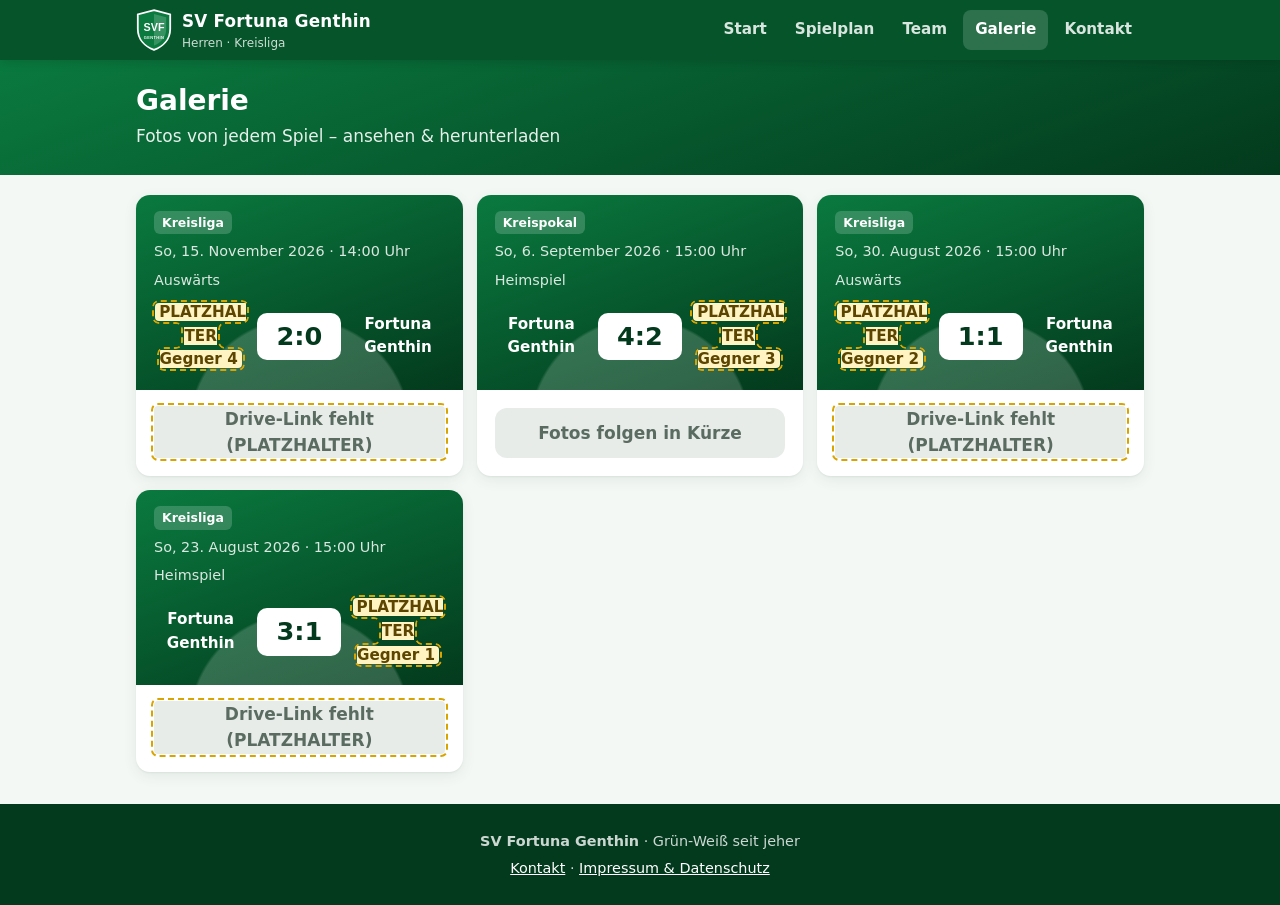
==== galerie.html @ 2aba943b "Vereinswebseite SV Fortuna Genthin: Start, Spielplan, Mannschaft, Galerie, Kontakt Inhalte aus daten" ====
<!doctype html>
<html lang="de">
<head>
  <meta charset="utf-8">
  <meta name="viewport" content="width=device-width, initial-scale=1, viewport-fit=cover">
  <title>Galerie – SV Fortuna Genthin</title>
  <meta name="description" content="SV Fortuna Genthin – Herrenmannschaft in der Kreisliga. Spielplan, Ergebnisse, Mannschaft, Fotos und Kontakt.">
  <meta name="theme-color" content="#05542a">
  <link rel="icon" href="bilder/wappen.svg" type="image/svg+xml">
  <link rel="stylesheet" href="css/style.css">
</head>
<body data-seite="galerie">
  <div class="seitenkopf">
    <div class="container">
      <h1>Galerie</h1>
      <p>Fotos von jedem Spiel – ansehen & herunterladen</p>
    </div>
  </div>
  <main class="container">
    <div id="inhalt"><p class="laden">Lädt …</p></div>
    <noscript><div class="fehler">Bitte JavaScript aktivieren, damit die Inhalte angezeigt werden.</div></noscript>
  </main>
  <script src="js/main.js" defer></script>
</body>
</html>
---- css/style.css ----
/* SV Fortuna Genthin – Vereinsfarben Grün & Weiß */
:root {
  --gruen: #0a7a3f;
  --gruen-dunkel: #05542a;
  --gruen-tief: #033a1d;
  --gruen-hell: #e8f5ee;
  --weiss: #ffffff;
  --text: #15241b;
  --text-leise: #5a6b61;
  --rand: #d9e6de;
  --hintergrund: #f4f8f5;
  --sieg: #0a7a3f;
  --remis: #8a8f2a;
  --niederlage: #b3261e;
  --warn-bg: #fff4c2;
  --warn-rand: #d9a400;
  --radius: 14px;
  --schatten: 0 1px 2px rgba(3, 58, 29, .06), 0 4px 14px rgba(3, 58, 29, .08);
  --nav-hoehe: 64px;
}

* { box-sizing: border-box; }

html { -webkit-text-size-adjust: 100%; }

body {
  margin: 0;
  font-family: system-ui, -apple-system, "Segoe UI", Roboto, "Helvetica Neue", Arial, sans-serif;
  font-size: 17px;
  line-height: 1.55;
  color: var(--text);
  background: var(--hintergrund);
  padding-bottom: calc(var(--nav-hoehe) + env(safe-area-inset-bottom));
}

img { max-width: 100%; display: block; }
a { color: var(--gruen); }

h1, h2, h3 { line-height: 1.2; margin: 0 0 .5em; }
h1 { font-size: 1.75rem; }
h2 { font-size: 1.3rem; }
h3 { font-size: 1.05rem; }

.container { width: 100%; max-width: 1040px; margin: 0 auto; padding: 0 16px; }

/* ---------- Kopfzeile ---------- */
.kopf {
  background: var(--gruen-dunkel);
  color: var(--weiss);
  position: sticky;
  top: 0;
  z-index: 20;
  box-shadow: 0 2px 10px rgba(0,0,0,.15);
}
.kopf .container { display: flex; align-items: center; gap: 12px; min-height: 60px; }
.marke { display: flex; align-items: center; gap: 10px; color: inherit; text-decoration: none; }
.marke img { width: 36px; height: auto; }
.marke strong { display: block; font-size: 1.05rem; letter-spacing: .2px; }
.marke small { display: block; font-size: .75rem; opacity: .8; }

/* Navigation: unten auf dem Handy, oben auf großen Bildschirmen */
.nav {
  position: fixed;
  left: 0; right: 0; bottom: 0;
  z-index: 30;
  background: var(--weiss);
  border-top: 1px solid var(--rand);
  display: grid;
  grid-template-columns: repeat(5, 1fr);
  height: calc(var(--nav-hoehe) + env(safe-area-inset-bottom));
  padding-bottom: env(safe-area-inset-bottom);
}
.nav a {
  display: flex; flex-direction: column; align-items: center; justify-content: center; gap: 2px;
  color: var(--text-leise);
  text-decoration: none;
  font-size: .7rem;
  font-weight: 600;
}
.nav svg { width: 24px; height: 24px; }
.nav a[aria-current="page"] { color: var(--gruen); }
.nav a[aria-current="page"] svg { stroke-width: 2.4; }

@media (min-width: 820px) {
  body { padding-bottom: 0; }
  .nav {
    position: static; display: flex; margin-left: auto; height: auto;
    background: transparent; border: 0; padding: 0; gap: 4px;
  }
  .nav a { flex-direction: row; color: rgba(255,255,255,.85); font-size: .95rem; padding: 8px 12px; border-radius: 8px; }
  .nav a:hover { background: rgba(255,255,255,.1); color: var(--weiss); }
  .nav a[aria-current="page"] { color: var(--weiss); background: rgba(255,255,255,.16); }
  .nav svg { display: none; }
}

/* ---------- Seitenkopf / Hero ---------- */
.hero {
  background:
    repeating-linear-gradient(90deg, rgba(255,255,255,.04) 0 48px, transparent 48px 96px),
    linear-gradient(160deg, var(--gruen) 0%, var(--gruen-tief) 100%);
  color: var(--weiss);
  padding: 32px 0 72px;
}
.hero h1 { font-size: 1.9rem; margin-bottom: .2em; }
.hero p { margin: 0; opacity: .9; }
.hero .liga { display: inline-block; background: var(--weiss); color: var(--gruen-dunkel); font-weight: 700; font-size: .8rem; padding: 3px 10px; border-radius: 99px; margin-bottom: 12px; text-transform: uppercase; letter-spacing: .5px; }

.seitenkopf { background: linear-gradient(160deg, var(--gruen) 0%, var(--gruen-tief) 100%); color: var(--weiss); padding: 24px 0 26px; }
.seitenkopf h1 { margin: 0; }
.seitenkopf p { margin: .3em 0 0; opacity: .9; }

main.container { padding-top: 20px; padding-bottom: 32px; }
.hero + main.container { margin-top: -56px; padding-top: 0; }

section + section { margin-top: 28px; }
.abschnitt-kopf { display: flex; align-items: baseline; justify-content: space-between; gap: 12px; margin-bottom: 12px; }
.abschnitt-kopf h2 { margin: 0; }
.abschnitt-kopf a { font-weight: 600; font-size: .95rem; text-decoration: none; }

/* ---------- Karten ---------- */
.karte {
  background: var(--weiss);
  border-radius: var(--radius);
  box-shadow: var(--schatten);
  padding: 18px;
}
.raster { display: grid; gap: 14px; }
@media (min-width: 640px) { .raster-2 { grid-template-columns: repeat(2, 1fr); } }
@media (min-width: 640px) { .raster-3 { grid-template-columns: repeat(2, 1fr); } }
@media (min-width: 960px) { .raster-3 { grid-template-columns: repeat(3, 1fr); } }

.etikett { font-size: .75rem; font-weight: 700; text-transform: uppercase; letter-spacing: .6px; color: var(--gruen); margin: 0 0 8px; }

/* Spielanzeige (Heim – Gast) */
.spiel-kopf { display: flex; flex-wrap: wrap; gap: 6px 10px; align-items: center; color: var(--text-leise); font-size: .9rem; margin-bottom: 14px; }
.spiel-kopf .wettbewerb { background: var(--gruen-hell); color: var(--gruen-dunkel); font-weight: 700; padding: 2px 8px; border-radius: 6px; font-size: .78rem; }
.paarung { display: grid; grid-template-columns: 1fr auto 1fr; align-items: center; gap: 10px; text-align: center; }
.team { font-weight: 700; font-size: .95rem; overflow-wrap: break-word; hyphens: auto; min-width: 0; }
.team.wir { color: var(--gruen-dunkel); }
.stand {
  font-size: 2rem; font-weight: 800; font-variant-numeric: tabular-nums;
  background: var(--gruen-tief); color: var(--weiss);
  border-radius: 10px; padding: 4px 14px; min-width: 96px;
}
.stand.offen { font-size: 1.1rem; background: var(--gruen-hell); color: var(--gruen-dunkel); padding: 10px 14px; }
.countdown { text-align: center; margin: 14px 0 0; font-weight: 600; color: var(--gruen-dunkel); }
.ergebnis-hinweis { text-align: center; margin: 12px 0 0; font-weight: 700; }

/* Sieg / Remis / Niederlage */
.marker { display: inline-flex; align-items: center; justify-content: center; width: 26px; height: 26px; border-radius: 6px; color: var(--weiss); font-weight: 800; font-size: .8rem; flex: none; }
.marker.s { background: var(--sieg); }
.marker.u { background: var(--remis); }
.marker.n { background: var(--niederlage); }
.text-s { color: var(--sieg); }
.text-u { color: var(--remis); }
.text-n { color: var(--niederlage); }

/* Bilanz */
.bilanz { display: grid; grid-template-columns: repeat(4, 1fr); gap: 8px; text-align: center; }
.bilanz div { background: var(--gruen-hell); border-radius: 10px; padding: 10px 4px; }
.bilanz b { display: block; font-size: 1.4rem; color: var(--gruen-dunkel); font-variant-numeric: tabular-nums; }
.bilanz span { font-size: .75rem; color: var(--text-leise); font-weight: 600; text-transform: uppercase; }

/* Spielliste */
.liste { list-style: none; margin: 0; padding: 0; }
.zeile { display: flex; align-items: center; gap: 12px; padding: 14px 0; border-bottom: 1px solid var(--rand); }
.zeile:last-child { border-bottom: 0; }
.zeile .datum { flex: none; width: 54px; text-align: center; background: var(--gruen-hell); border-radius: 10px; padding: 6px 0; line-height: 1.1; }
.zeile .datum b { display: block; font-size: 1.15rem; color: var(--gruen-dunkel); }
.zeile .datum small { font-size: .72rem; text-transform: uppercase; color: var(--text-leise); font-weight: 700; }
.zeile .info { flex: 1; min-width: 0; }
.zeile .info strong { display: block; overflow-wrap: break-word; }
.zeile .info small { color: var(--text-leise); font-size: .85rem; }
.zeile .resultat { flex: none; font-weight: 800; font-size: 1.15rem; font-variant-numeric: tabular-nums; display: flex; align-items: center; gap: 8px; }
.zeile .uhr { flex: none; font-weight: 700; color: var(--gruen-dunkel); }

/* Reiter */
.reiter { display: flex; gap: 6px; background: var(--weiss); padding: 5px; border-radius: 12px; box-shadow: var(--schatten); margin-bottom: 14px; }
.reiter button {
  flex: 1; border: 0; background: transparent; font: inherit; font-weight: 700; color: var(--text-leise);
  padding: 10px; border-radius: 8px; cursor: pointer;
}
.reiter button[aria-selected="true"] { background: var(--gruen); color: var(--weiss); }

/* ---------- Galerie ---------- */
.galerie-karte { display: flex; flex-direction: column; padding: 0; overflow: hidden; }
.galerie-karte .oben {
  background:
    radial-gradient(circle at 50% 120%, rgba(255,255,255,.18) 0 38%, transparent 39%),
    linear-gradient(160deg, var(--gruen) 0%, var(--gruen-tief) 100%);
  color: var(--weiss); padding: 16px 18px 18px;
}
.galerie-karte .oben .spiel-kopf { color: rgba(255,255,255,.85); margin-bottom: 10px; }
.galerie-karte .oben .spiel-kopf .wettbewerb { background: rgba(255,255,255,.18); color: var(--weiss); }
.galerie-karte .oben .team.wir { color: var(--weiss); }
.galerie-karte .oben .stand { background: var(--weiss); color: var(--gruen-tief); font-size: 1.6rem; min-width: 84px; }
.galerie-karte .unten { padding: 16px 18px 18px; margin-top: auto; }

/* ---------- Buttons ---------- */
.button {
  display: flex; align-items: center; justify-content: center; gap: 8px;
  width: 100%; min-height: 48px; padding: 12px 16px;
  border-radius: 12px; border: 0;
  background: var(--gruen); color: var(--weiss);
  font: inherit; font-weight: 700; text-decoration: none; text-align: center;
  cursor: pointer; transition: background .15s;
}
.button:hover, .button:focus-visible { background: var(--gruen-dunkel); }
.button svg { width: 20px; height: 20px; flex: none; }
.button.zweit { background: var(--gruen-hell); color: var(--gruen-dunkel); }
.button.zweit:hover { background: #d4ecdf; }
.button[aria-disabled="true"] { background: #e7ece9; color: var(--text-leise); cursor: default; }
.buttons { display: grid; gap: 10px; margin-top: 14px; }

:focus-visible { outline: 3px solid #7fd1a4; outline-offset: 2px; }

/* ---------- Mannschaft ---------- */
.spieler-raster { display: grid; grid-template-columns: repeat(2, 1fr); gap: 12px; }
@media (min-width: 640px) { .spieler-raster { grid-template-columns: repeat(3, 1fr); } }
@media (min-width: 960px) { .spieler-raster { grid-template-columns: repeat(4, 1fr); } }
.spieler { padding: 0; overflow: hidden; text-align: center; }
.spieler .bild {
  position: relative; aspect-ratio: 1 / 1; background: linear-gradient(160deg, var(--gruen) 0%, var(--gruen-tief) 100%);
  display: flex; align-items: center; justify-content: center; color: rgba(255,255,255,.9); font-size: 2.2rem; font-weight: 800;
}
.spieler .bild img { width: 100%; height: 100%; object-fit: cover; }
.spieler .nummer {
  position: absolute; top: 8px; left: 8px; background: var(--weiss); color: var(--gruen-dunkel);
  font-weight: 800; font-size: .95rem; min-width: 34px; height: 34px; border-radius: 99px;
  display: flex; align-items: center; justify-content: center; padding: 0 6px; box-shadow: 0 1px 4px rgba(0,0,0,.2);
}
.spieler .name { padding: 10px 8px 12px; }
.spieler .name strong { display: block; font-size: .95rem; overflow-wrap: anywhere; }
.spieler .name small { color: var(--text-leise); font-size: .8rem; }

/* ---------- Kontakt ---------- */
.kontakt-liste { list-style: none; margin: 0; padding: 0; }
.kontakt-liste li { display: flex; gap: 12px; padding: 12px 0; border-bottom: 1px solid var(--rand); }
.kontakt-liste li:last-child { border-bottom: 0; }
.kontakt-liste svg { width: 22px; height: 22px; flex: none; color: var(--gruen); margin-top: 2px; }
.kontakt-liste small { display: block; color: var(--text-leise); font-size: .8rem; font-weight: 600; text-transform: uppercase; letter-spacing: .4px; }
.kontakt-liste a { overflow-wrap: anywhere; }
.training { width: 100%; border-collapse: collapse; }
.training td { padding: 10px 0; border-bottom: 1px solid var(--rand); }
.training tr:last-child td { border-bottom: 0; }
.training td:first-child { font-weight: 700; width: 40%; }

/* ---------- Platzhalter deutlich markieren ---------- */
.platzhalter {
  background: var(--warn-bg);
  color: #5c4500;
  outline: 2px dashed var(--warn-rand);
  outline-offset: 1px;
  border-radius: 4px;
  padding: 0 4px;
}
.hinweis-platzhalter {
  background: var(--warn-bg); border: 2px dashed var(--warn-rand); color: #5c4500;
  border-radius: var(--radius); padding: 12px 14px; font-size: .9rem; margin-bottom: 16px;
}

/* ---------- Zustände ---------- */
.leer { color: var(--text-leise); text-align: center; padding: 18px 0; margin: 0; }
.fehler {
  background: #fdecea; border: 1px solid #f3b8b3; color: #7a1610;
  border-radius: var(--radius); padding: 14px 16px;
}
.fehler code { background: rgba(0,0,0,.06); padding: 1px 5px; border-radius: 4px; }
.laden { color: var(--text-leise); padding: 18px 0; text-align: center; }

/* ---------- Fußzeile ---------- */
.fuss { background: var(--gruen-tief); color: rgba(255,255,255,.8); padding: 22px 0; font-size: .9rem; text-align: center; }
.fuss a { color: var(--weiss); }
.fuss p { margin: .3em 0; }

@media (prefers-reduced-motion: reduce) { * { transition: none !important; } }

/* Abstände in Rastern */
.raster > section + section { margin-top: 0; }
.raster + section, .hinweis-platzhalter + .raster { margin-top: 28px; }
.hinweis-platzhalter + .raster { margin-top: 0; }
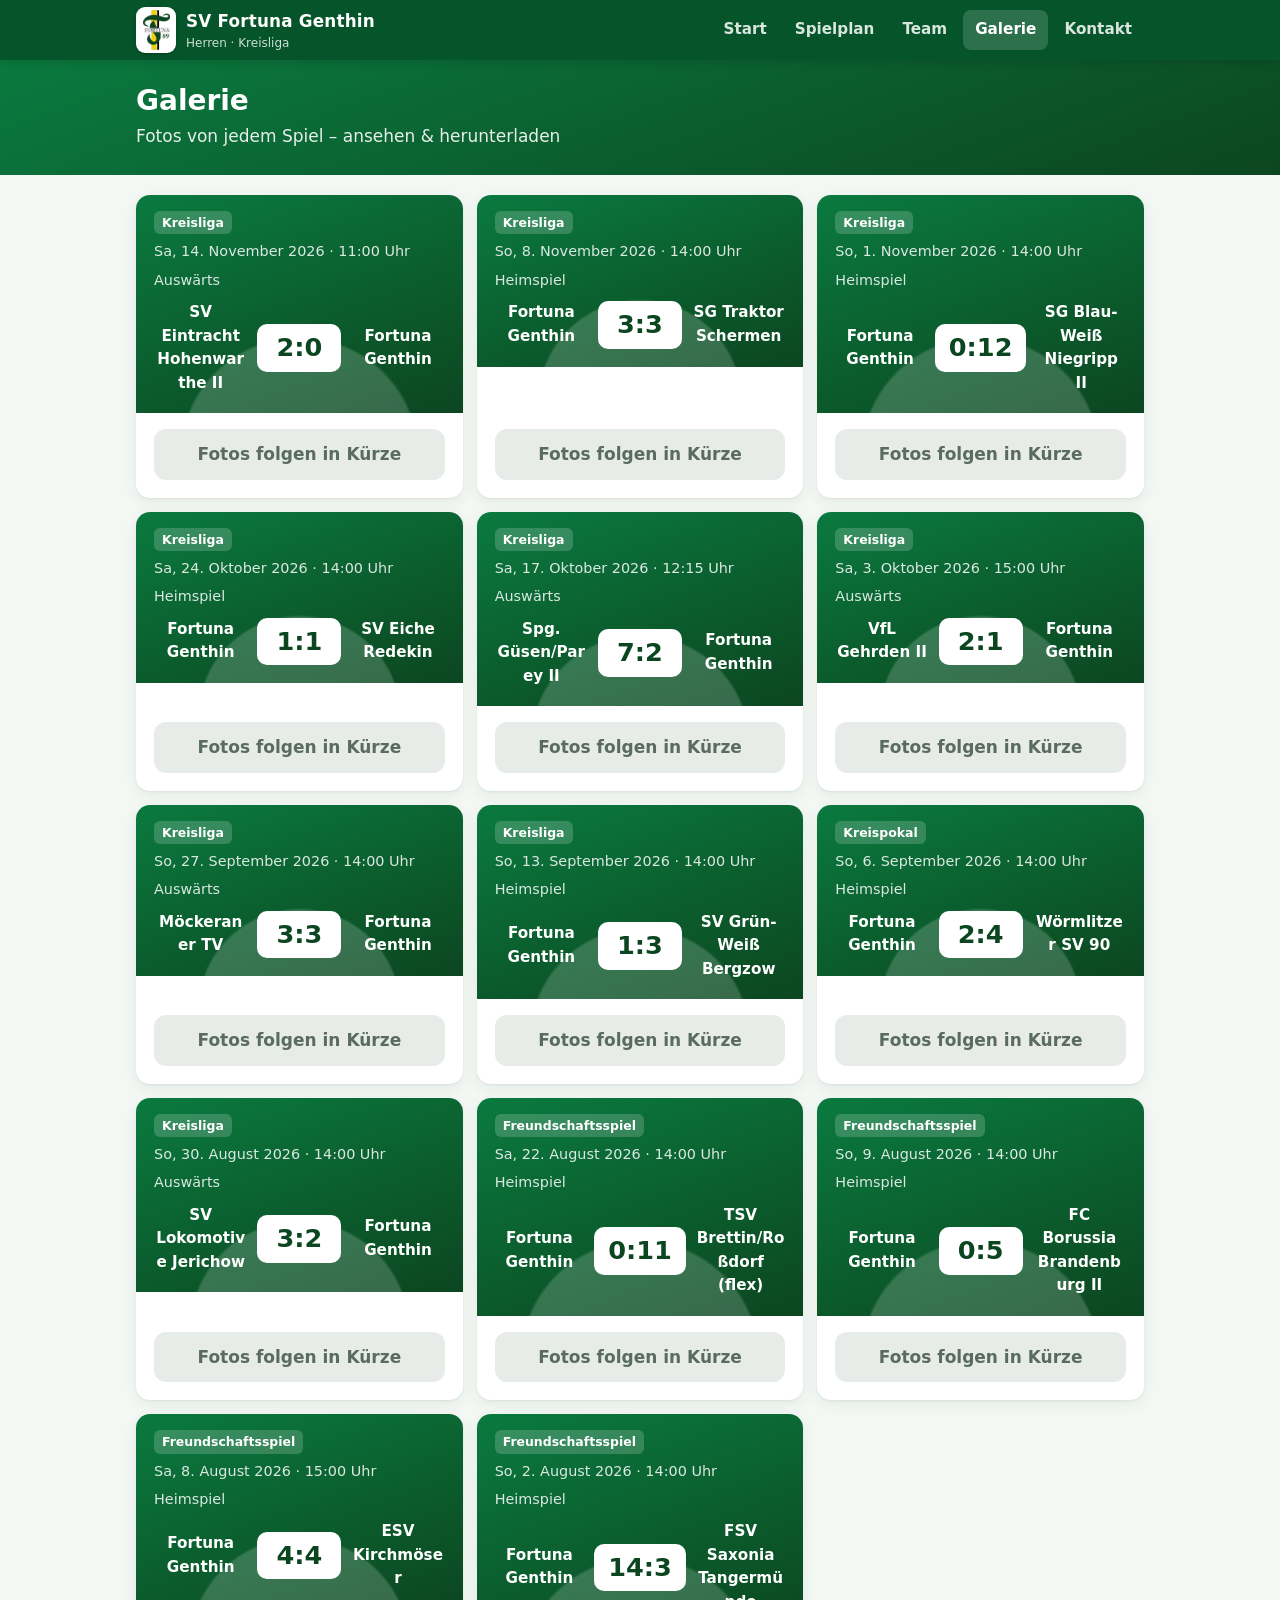
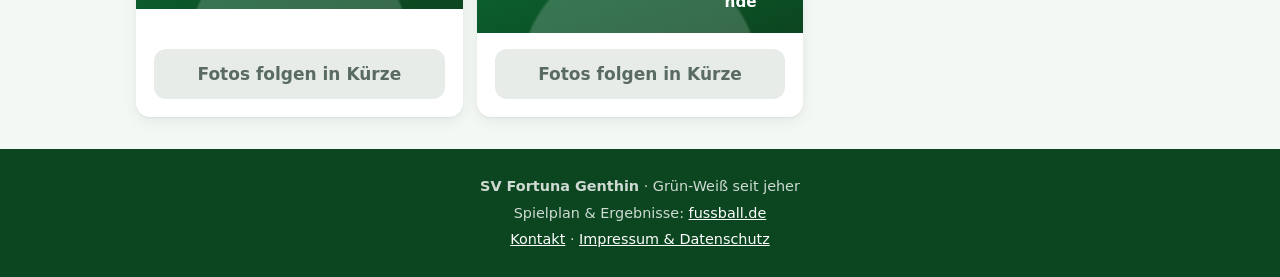
==== commit 24531325: "Spiele automatisch von fussball.de, echtes Vereinslogo - GitHub Action holt Spielplan und Ergebnisse" ====
--- a/galerie.html
+++ b/galerie.html
@@ -6,7 +6,8 @@
   <title>Galerie – SV Fortuna Genthin</title>
   <meta name="description" content="SV Fortuna Genthin – Herrenmannschaft in der Kreisliga. Spielplan, Ergebnisse, Mannschaft, Fotos und Kontakt.">
   <meta name="theme-color" content="#05542a">
-  <link rel="icon" href="bilder/wappen.svg" type="image/svg+xml">
+  <link rel="icon" href="bilder/favicon-48.png" type="image/png" sizes="48x48">
+  <link rel="apple-touch-icon" href="bilder/apple-touch-icon.png">
   <link rel="stylesheet" href="css/style.css">
 </head>
 <body data-seite="galerie">
--- a/css/style.css
+++ b/css/style.css
@@ -2,7 +2,7 @@
 :root {
   --gruen: #0a7a3f;
   --gruen-dunkel: #05542a;
-  --gruen-tief: #033a1d;
+  --gruen-tief: #0c4620;
   --gruen-hell: #e8f5ee;
   --weiss: #ffffff;
   --text: #15241b;
@@ -54,7 +54,8 @@
 }
 .kopf .container { display: flex; align-items: center; gap: 12px; min-height: 60px; }
 .marke { display: flex; align-items: center; gap: 10px; color: inherit; text-decoration: none; }
-.marke img { width: 36px; height: auto; }
+.marke .logo-schild { flex: none; width: 40px; height: 46px; background: var(--weiss); border-radius: 9px; display: flex; align-items: center; justify-content: center; box-shadow: 0 1px 3px rgba(0,0,0,.25); }
+.marke .logo-schild img { width: 27px; height: 40px; }
 .marke strong { display: block; font-size: 1.05rem; letter-spacing: .2px; }
 .marke small { display: block; font-size: .75rem; opacity: .8; }
 
@@ -279,3 +280,19 @@
 .raster > section + section { margin-top: 0; }
 .raster + section, .hinweis-platzhalter + .raster { margin-top: 28px; }
 .hinweis-platzhalter + .raster { margin-top: 0; }
+
+/* Hero mit Logo */
+.hero .container { display: flex; align-items: center; gap: 16px; }
+.hero .hero-text { flex: 1; min-width: 0; }
+.hero-logo { flex: none; width: 92px; background: var(--weiss); border-radius: 18px; padding: 10px 14px; box-shadow: 0 6px 20px rgba(0,0,0,.25); }
+.hero-logo img { width: 100%; height: auto; }
+@media (min-width: 640px) { .hero-logo { width: 130px; } }
+
+/* fussball.de-Daten */
+.status { flex: none; font-size: .8rem; font-weight: 700; color: var(--text-leise); background: #eef1ef; padding: 4px 8px; border-radius: 6px; }
+.zeile.abgesagt .info strong { text-decoration: line-through; color: var(--text-leise); }
+.zeile .info a { color: inherit; text-decoration: none; }
+.zeile .info a:hover { text-decoration: underline; }
+.spielort { display: flex; gap: 8px; align-items: flex-start; justify-content: center; text-align: left; color: var(--text-leise); font-size: .9rem; margin: 10px 0 0; }
+.spielort svg { width: 18px; height: 18px; flex: none; margin-top: 2px; color: var(--gruen); }
+.bilanz-hinweis { grid-column: 1 / -1; margin: 10px 0 0; font-size: .8rem; color: var(--text-leise); text-align: center; }
